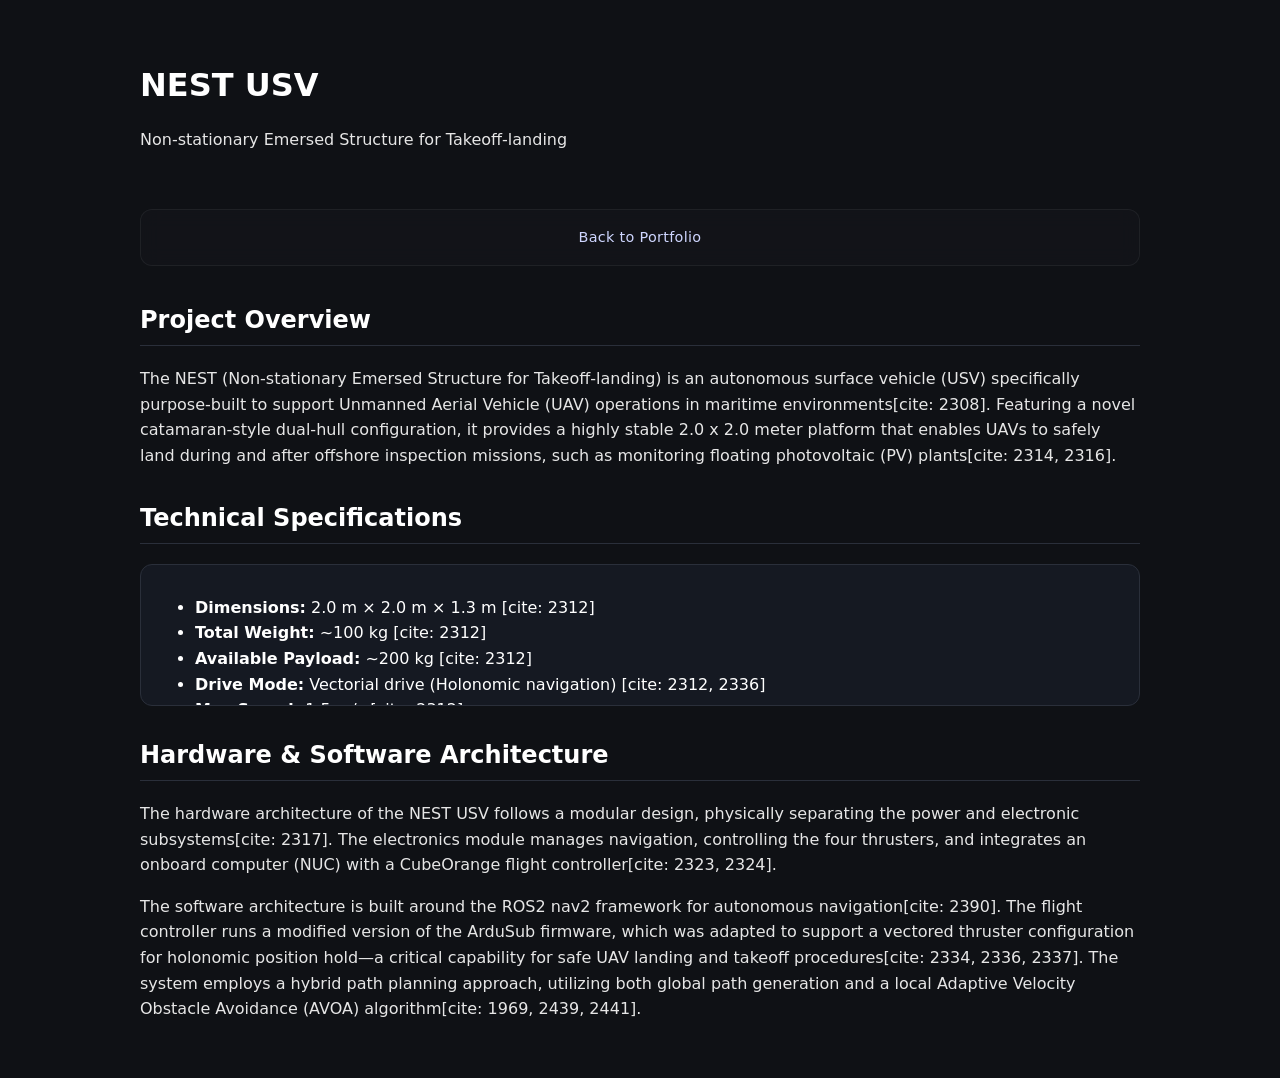
==== pages/nest_usv.html @ 83b7f1b3 "index layout deployment" ====
<!DOCTYPE html>
<html lang="en">
<head>
    <meta charset="UTF-8">
    <title>NEST USV | Tiago Claro</title>
    <link rel="stylesheet" href="../style.css">
</head>

<body>

<header class="header">
    <div class="info">
        <h1>NEST USV</h1>
        <p>Non-stationary Emersed Structure for Takeoff-landing</p>
    </div>
</header>

<nav class="nav">
    <a href="../index.html">Back to Portfolio</a>
</nav>

<section class="activity-block">
    <h2>Project Overview</h2>
    <p>The NEST (Non-stationary Emersed Structure for Takeoff-landing) is an autonomous surface vehicle (USV) specifically purpose-built to support Unmanned Aerial Vehicle (UAV) operations in maritime environments[cite: 2308]. Featuring a novel catamaran-style dual-hull configuration, it provides a highly stable 2.0 x 2.0 meter platform that enables UAVs to safely land during and after offshore inspection missions, such as monitoring floating photovoltaic (PV) plants[cite: 2314, 2316].</p>

    <h2>Technical Specifications</h2>
    <div class="card">
        <div class="text">
            <ul>
                <li><strong>Dimensions:</strong> 2.0 m × 2.0 m × 1.3 m [cite: 2312]</li>
                <li><strong>Total Weight:</strong> ~100 kg [cite: 2312]</li>
                <li><strong>Available Payload:</strong> ~200 kg [cite: 2312]</li>
                <li><strong>Drive Mode:</strong> Vectorial drive (Holonomic navigation) [cite: 2312, 2336]</li>
                <li><strong>Max Speed:</strong> 1.5 m/s [cite: 2312]</li>
                <li><strong>Power Supply:</strong> LiFePO4 25.6 V @ 200 Ah (Operation time: ~2 h) [cite: 2312]</li>
                <li><strong>On-board Sensors:</strong> GPS, IMU, Compass, 3D LiDAR, Visual and Thermal cameras [cite: 2312, 2330, 2331]</li>
            </ul>
        </div>
    </div>

    <h2>Hardware & Software Architecture</h2>
    <p>The hardware architecture of the NEST USV follows a modular design, physically separating the power and electronic subsystems[cite: 2317]. The electronics module manages navigation, controlling the four thrusters, and integrates an onboard computer (NUC) with a CubeOrange flight controller[cite: 2323, 2324].</p>
    
    <p>The software architecture is built around the ROS2 nav2 framework for autonomous navigation[cite: 2390]. The flight controller runs a modified version of the ArduSub firmware, which was adapted to support a vectored thruster configuration for holonomic position hold—a critical capability for safe UAV landing and takeoff procedures[cite: 2334, 2336, 2337]. The system employs a hybrid path planning approach, utilizing both global path generation and a local Adaptive Velocity Obstacle Avoidance (AVOA) algorithm[cite: 1969, 2439, 2441].</p>
</section>

</body>
</html>
---- style.css ----
html {
    scroll-behavior: smooth;
}

body {
    font-family: system-ui, -apple-system, Segoe UI, Roboto, Arial;
    margin: auto;
    max-width: 1000px;
    padding: 40px;
    line-height: 1.6;

    background: #0f1115;
    color: #e6e6e6;
}

.header {
    display: flex;
    align-items: center;
    justify-content: space-between;
    gap: 20px;

    padding: 20px 0;
    margin-bottom: 20px;
}

.photo img {
    width: 190px;
    height: 190px;
    border-radius: 50%;
    object-fit: cover;
}

.info h1 {
    margin: 0;
}

.contact {
    display: flex;
    flex-direction: column;
    gap: 6px;
    font-size: 0.9em;
}

.contact a {
    text-decoration: none;
    color: #cfd6ff;
    transition: 0.2s;
}

.contact a:hover {
    color: #ffffff;
}

h1, h2, h3 {
    color: #ffffff;
}

a {
    color: #7aa2ff;
    text-decoration: none;
}

a:hover {
    text-decoration: underline;
}

.activity-block h2 {
    border-bottom: 1px solid #2a2f3a;
    padding-bottom: 6px;
    margin-top: 30px;
}

.card {
    display: flex;
    position: relative;
    height: 140px;
    margin-top: 12px;
    border-radius: 12px;
    overflow: hidden;
    text-decoration: none;
    border: 1px solid #2a2f3a;
    background: #151922;
    color: white;
    transition: 0.2s ease;
}

/* LEFT SIDE (TEXT) */
.text {
    flex: 1;
    padding: 14px;
    z-index: 2;
}

/* RIGHT SIDE (IMAGE) */
.image {
    width: 45%;
    background-size: cover;
    background-position: center;

    /* fade into left side */
    -webkit-mask-image: linear-gradient(to left, rgba(0,0,0,1), rgba(0,0,0,0));
    mask-image: linear-gradient(to left, rgba(0,0,0,1), rgba(0,0,0,0));
}

/* hover effect */
.card:hover {
    transform: translateY(-3px);
    border-color: #7aa2ff;
}

footer {
    margin-top: 50px;
    opacity: 0.7;
}

.nav {
    display: flex;
    justify-content: center;
    gap: 25px;

    position: sticky;
    top: 10px;

    z-index: 1000;

    padding: 10px 0;
    margin-bottom: 35px;

    background: rgba(20, 22, 28, 0.6);
    backdrop-filter: blur(10px);

    border-radius: 12px;

    border: 1px solid rgba(255, 255, 255, 0.06);
}

.nav a {
    color: #cfd6ff;
    text-decoration: none;
    font-size: 0.9em;
    letter-spacing: 0.3px;

    padding: 6px 10px;
    border-radius: 8px;

    transition: 0.2s ease;
}

.nav a:hover {
    background: rgba(122, 162, 255, 0.15);
    color: #ffffff;
}
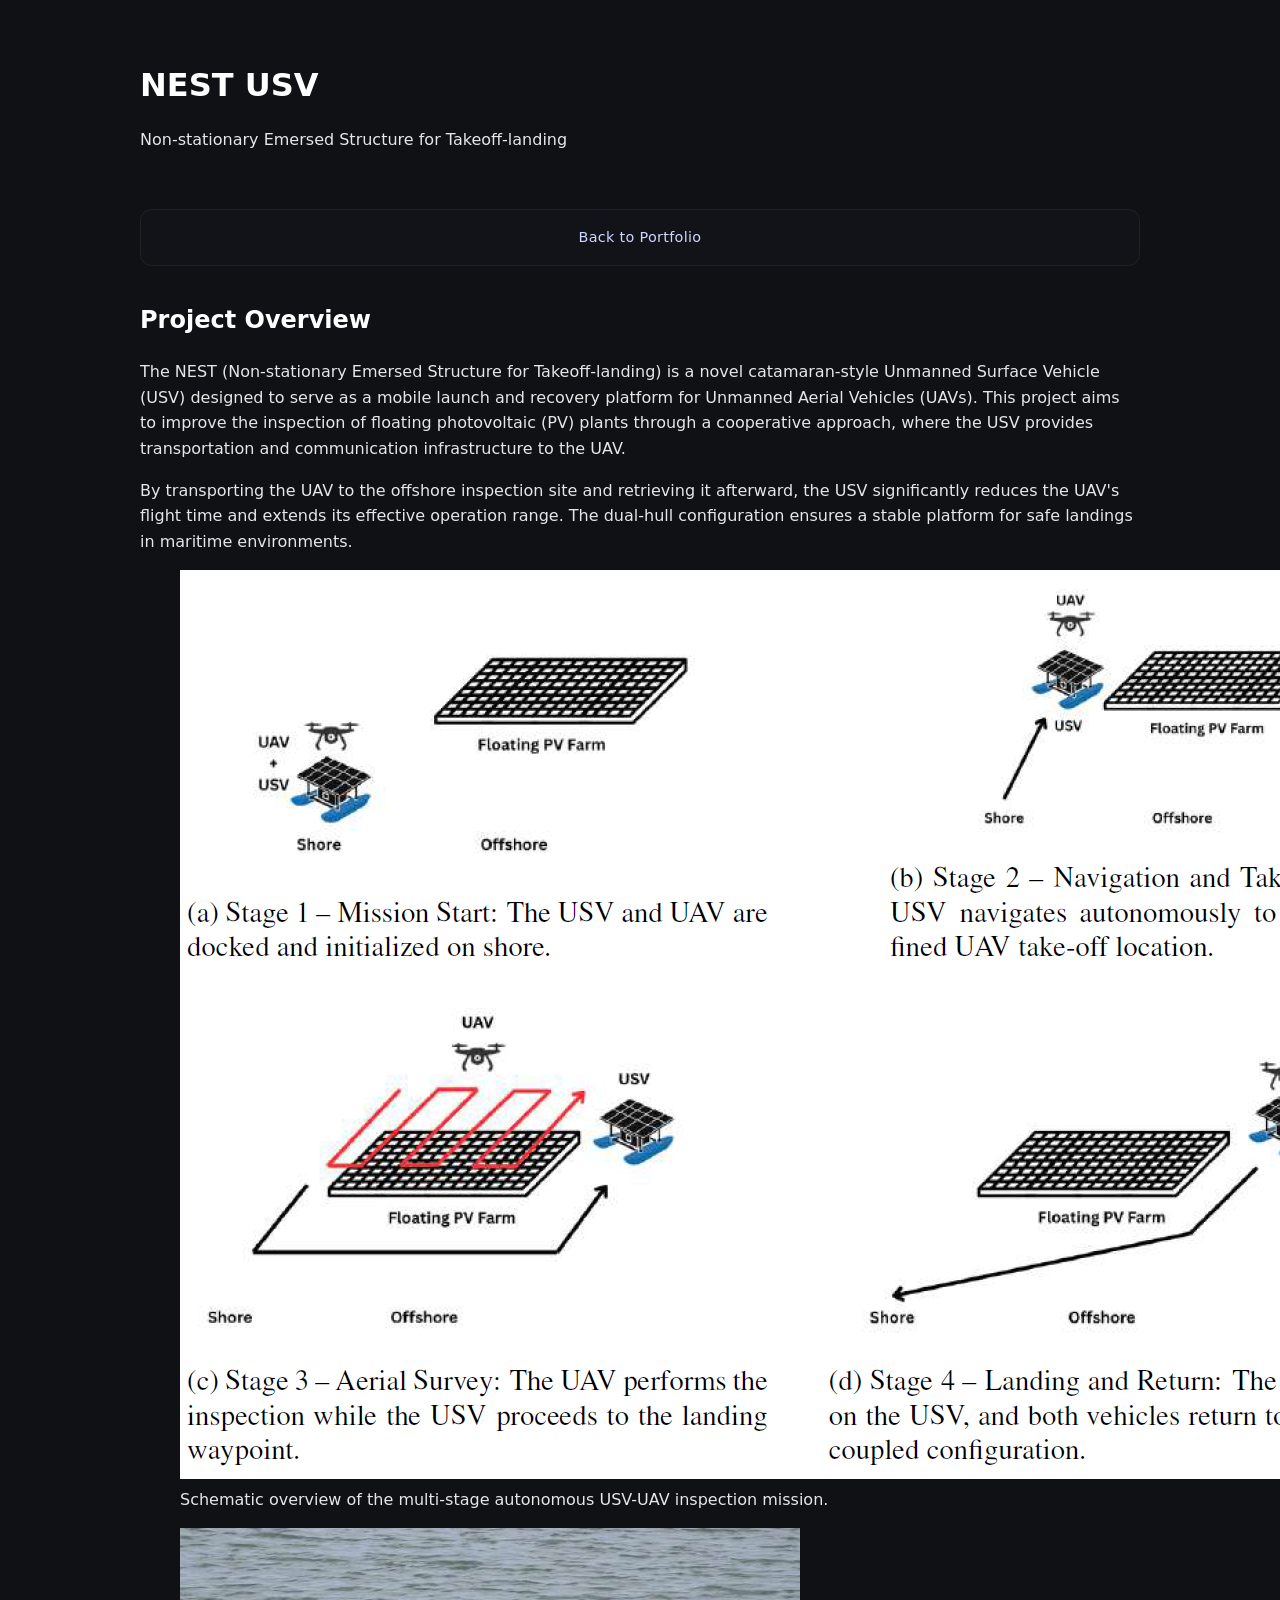
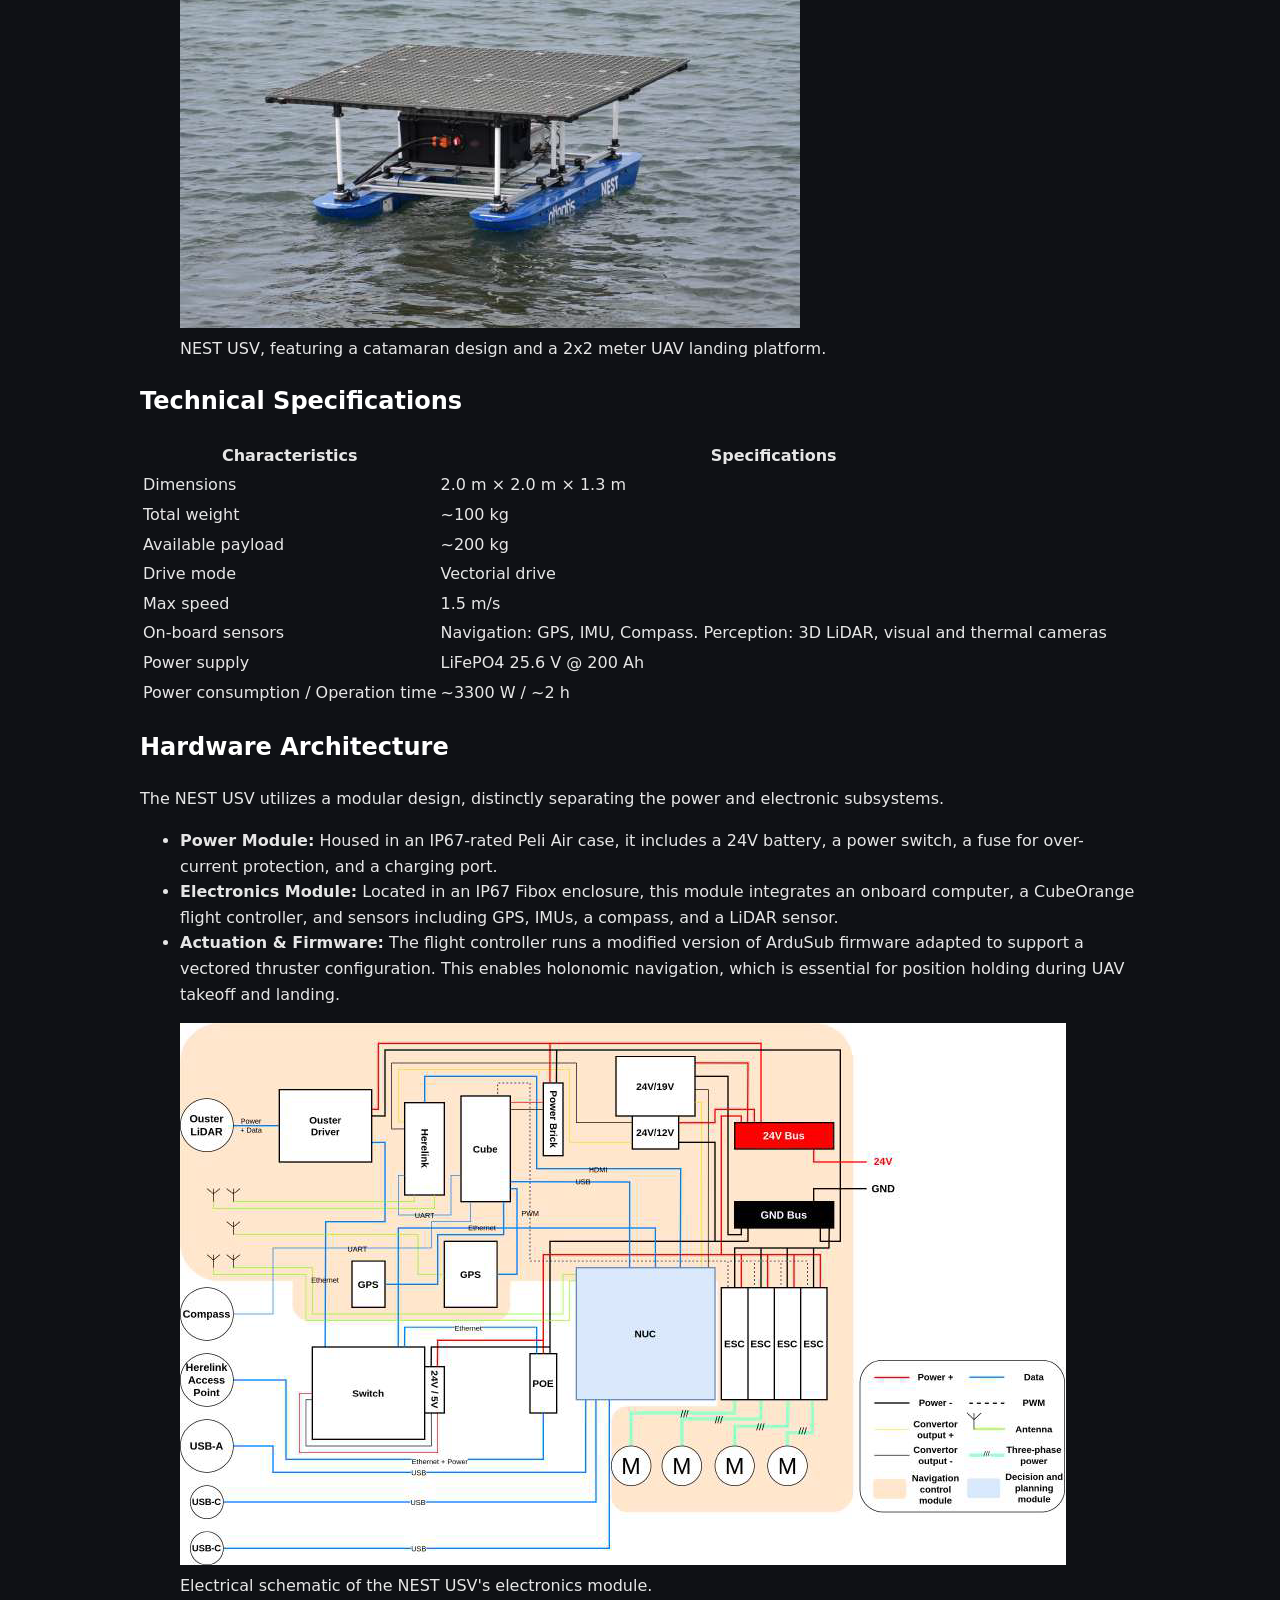
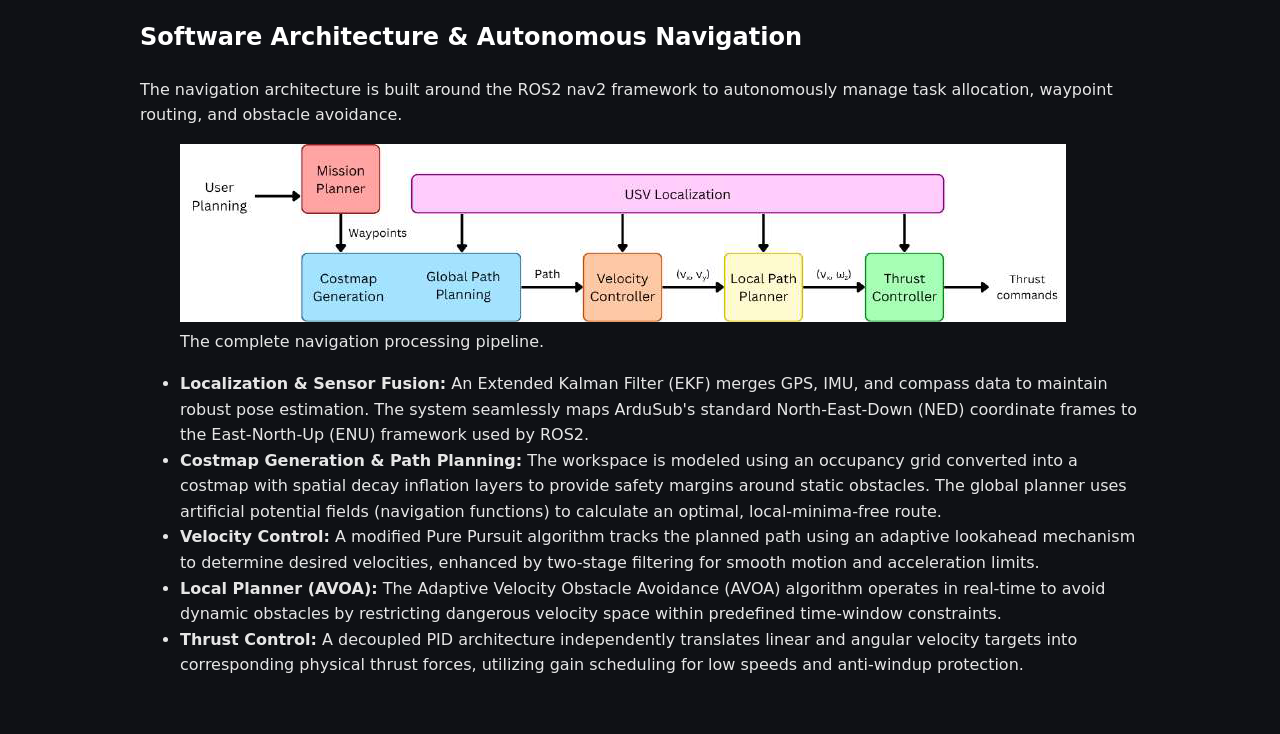
==== commit 392c6f3a: "nest and usv-uav pages" ====
--- a/pages/nest_usv.html
+++ b/pages/nest_usv.html
@@ -19,30 +19,102 @@
     <a href="../index.html">Back to Portfolio</a>
 </nav>
 
-<section class="activity-block">
-    <h2>Project Overview</h2>
-    <p>The NEST (Non-stationary Emersed Structure for Takeoff-landing) is an autonomous surface vehicle (USV) specifically purpose-built to support Unmanned Aerial Vehicle (UAV) operations in maritime environments[cite: 2308]. Featuring a novel catamaran-style dual-hull configuration, it provides a highly stable 2.0 x 2.0 meter platform that enables UAVs to safely land during and after offshore inspection missions, such as monitoring floating photovoltaic (PV) plants[cite: 2314, 2316].</p>
+<main class="container">
+    <section id="overview">
+        <h2>Project Overview</h2>
+        <p>The NEST (Non-stationary Emersed Structure for Takeoff-landing) is a novel catamaran-style Unmanned Surface Vehicle (USV) designed to serve as a mobile launch and recovery platform for Unmanned Aerial Vehicles (UAVs). This project aims to improve the inspection of floating photovoltaic (PV) plants through a cooperative approach, where the USV provides transportation and communication infrastructure to the UAV.</p>
+        <p>By transporting the UAV to the offshore inspection site and retrieving it afterward, the USV significantly reduces the UAV's flight time and extends its effective operation range. The dual-hull configuration ensures a stable platform for safe landings in maritime environments.</p>
+        
+        <figure>
+            <img src="../assets/images/schematic_mission.png" alt="Schematic overview of the multi-stage autonomous inspection mission">
+            <figcaption>Schematic overview of the multi-stage autonomous USV-UAV inspection mission.</figcaption>
+        </figure>
+        
+        <figure>
+            <img src="../assets/images/nest_usv.png" alt="NEST USV Catamaran Design">
+            <figcaption>NEST USV, featuring a catamaran design and a 2x2 meter UAV landing platform.</figcaption>
+        </figure>
+    </section>
 
-    <h2>Technical Specifications</h2>
-    <div class="card">
-        <div class="text">
-            <ul>
-                <li><strong>Dimensions:</strong> 2.0 m × 2.0 m × 1.3 m [cite: 2312]</li>
-                <li><strong>Total Weight:</strong> ~100 kg [cite: 2312]</li>
-                <li><strong>Available Payload:</strong> ~200 kg [cite: 2312]</li>
-                <li><strong>Drive Mode:</strong> Vectorial drive (Holonomic navigation) [cite: 2312, 2336]</li>
-                <li><strong>Max Speed:</strong> 1.5 m/s [cite: 2312]</li>
-                <li><strong>Power Supply:</strong> LiFePO4 25.6 V @ 200 Ah (Operation time: ~2 h) [cite: 2312]</li>
-                <li><strong>On-board Sensors:</strong> GPS, IMU, Compass, 3D LiDAR, Visual and Thermal cameras [cite: 2312, 2330, 2331]</li>
-            </ul>
-        </div>
-    </div>
+    <section id="specifications">
+        <h2>Technical Specifications</h2>
+        <table>
+            <thead>
+                <tr>
+                    <th>Characteristics</th>
+                    <th>Specifications</th>
+                </tr>
+            </thead>
+            <tbody>
+                <tr>
+                    <td>Dimensions</td>
+                    <td>2.0 m × 2.0 m × 1.3 m</td>
+                </tr>
+                <tr>
+                    <td>Total weight</td>
+                    <td>~100 kg</td>
+                </tr>
+                <tr>
+                    <td>Available payload</td>
+                    <td>~200 kg</td>
+                </tr>
+                <tr>
+                    <td>Drive mode</td>
+                    <td>Vectorial drive</td>
+                </tr>
+                <tr>
+                    <td>Max speed</td>
+                    <td>1.5 m/s</td>
+                </tr>
+                <tr>
+                    <td>On-board sensors</td>
+                    <td>Navigation: GPS, IMU, Compass. Perception: 3D LiDAR, visual and thermal cameras</td>
+                </tr>
+                <tr>
+                    <td>Power supply</td>
+                    <td>LiFePO4 25.6 V @ 200 Ah</td>
+                </tr>
+                <tr>
+                    <td>Power consumption / Operation time</td>
+                    <td>~3300 W / ~2 h</td>
+                </tr>
+            </tbody>
+        </table>
+    </section>
 
-    <h2>Hardware & Software Architecture</h2>
-    <p>The hardware architecture of the NEST USV follows a modular design, physically separating the power and electronic subsystems[cite: 2317]. The electronics module manages navigation, controlling the four thrusters, and integrates an onboard computer (NUC) with a CubeOrange flight controller[cite: 2323, 2324].</p>
-    
-    <p>The software architecture is built around the ROS2 nav2 framework for autonomous navigation[cite: 2390]. The flight controller runs a modified version of the ArduSub firmware, which was adapted to support a vectored thruster configuration for holonomic position hold—a critical capability for safe UAV landing and takeoff procedures[cite: 2334, 2336, 2337]. The system employs a hybrid path planning approach, utilizing both global path generation and a local Adaptive Velocity Obstacle Avoidance (AVOA) algorithm[cite: 1969, 2439, 2441].</p>
-</section>
+    <section id="hardware-architecture">
+        <h2>Hardware Architecture</h2>
+        <p>The NEST USV utilizes a modular design, distinctly separating the power and electronic subsystems.</p>
+        <ul>
+            <li><strong>Power Module:</strong> Housed in an IP67-rated Peli Air case, it includes a 24V battery, a power switch, a fuse for over-current protection, and a charging port.</li>
+            <li><strong>Electronics Module:</strong> Located in an IP67 Fibox enclosure, this module integrates an onboard computer, a CubeOrange flight controller, and sensors including GPS, IMUs, a compass, and a LiDAR sensor.</li>
+            <li><strong>Actuation & Firmware:</strong> The flight controller runs a modified version of ArduSub firmware adapted to support a vectored thruster configuration. This enables holonomic navigation, which is essential for position holding during UAV takeoff and landing.</li>
+        </ul>
+        
+        <figure>
+            <img src="../assets/images/electronics.png" alt="Electrical schematic of the electronics module">
+            <figcaption>Electrical schematic of the NEST USV's electronics module.</figcaption>
+        </figure>
+    </section>
+
+    <section id="software-navigation">
+        <h2>Software Architecture & Autonomous Navigation</h2>
+        <p>The navigation architecture is built around the ROS2 nav2 framework to autonomously manage task allocation, waypoint routing, and obstacle avoidance.</p>
+        
+        <figure>
+            <img src="../assets/images/nav_pipe.png" alt="Navigation pipeline">
+            <figcaption>The complete navigation processing pipeline.</figcaption>
+        </figure>
+
+        <ul>
+            <li><strong>Localization & Sensor Fusion:</strong> An Extended Kalman Filter (EKF) merges GPS, IMU, and compass data to maintain robust pose estimation. The system seamlessly maps ArduSub's standard North-East-Down (NED) coordinate frames to the East-North-Up (ENU) framework used by ROS2.</li>
+            <li><strong>Costmap Generation & Path Planning:</strong> The workspace is modeled using an occupancy grid converted into a costmap with spatial decay inflation layers to provide safety margins around static obstacles. The global planner uses artificial potential fields (navigation functions) to calculate an optimal, local-minima-free route.</li>
+            <li><strong>Velocity Control:</strong> A modified Pure Pursuit algorithm tracks the planned path using an adaptive lookahead mechanism to determine desired velocities, enhanced by two-stage filtering for smooth motion and acceleration limits.</li>
+            <li><strong>Local Planner (AVOA):</strong> The Adaptive Velocity Obstacle Avoidance (AVOA) algorithm operates in real-time to avoid dynamic obstacles by restricting dangerous velocity space within predefined time-window constraints.</li>
+            <li><strong>Thrust Control:</strong> A decoupled PID architecture independently translates linear and angular velocity targets into corresponding physical thrust forces, utilizing gain scheduling for low speeds and anti-windup protection.</li>
+        </ul>
+    </section>
+</main>
 
 </body>
 </html>
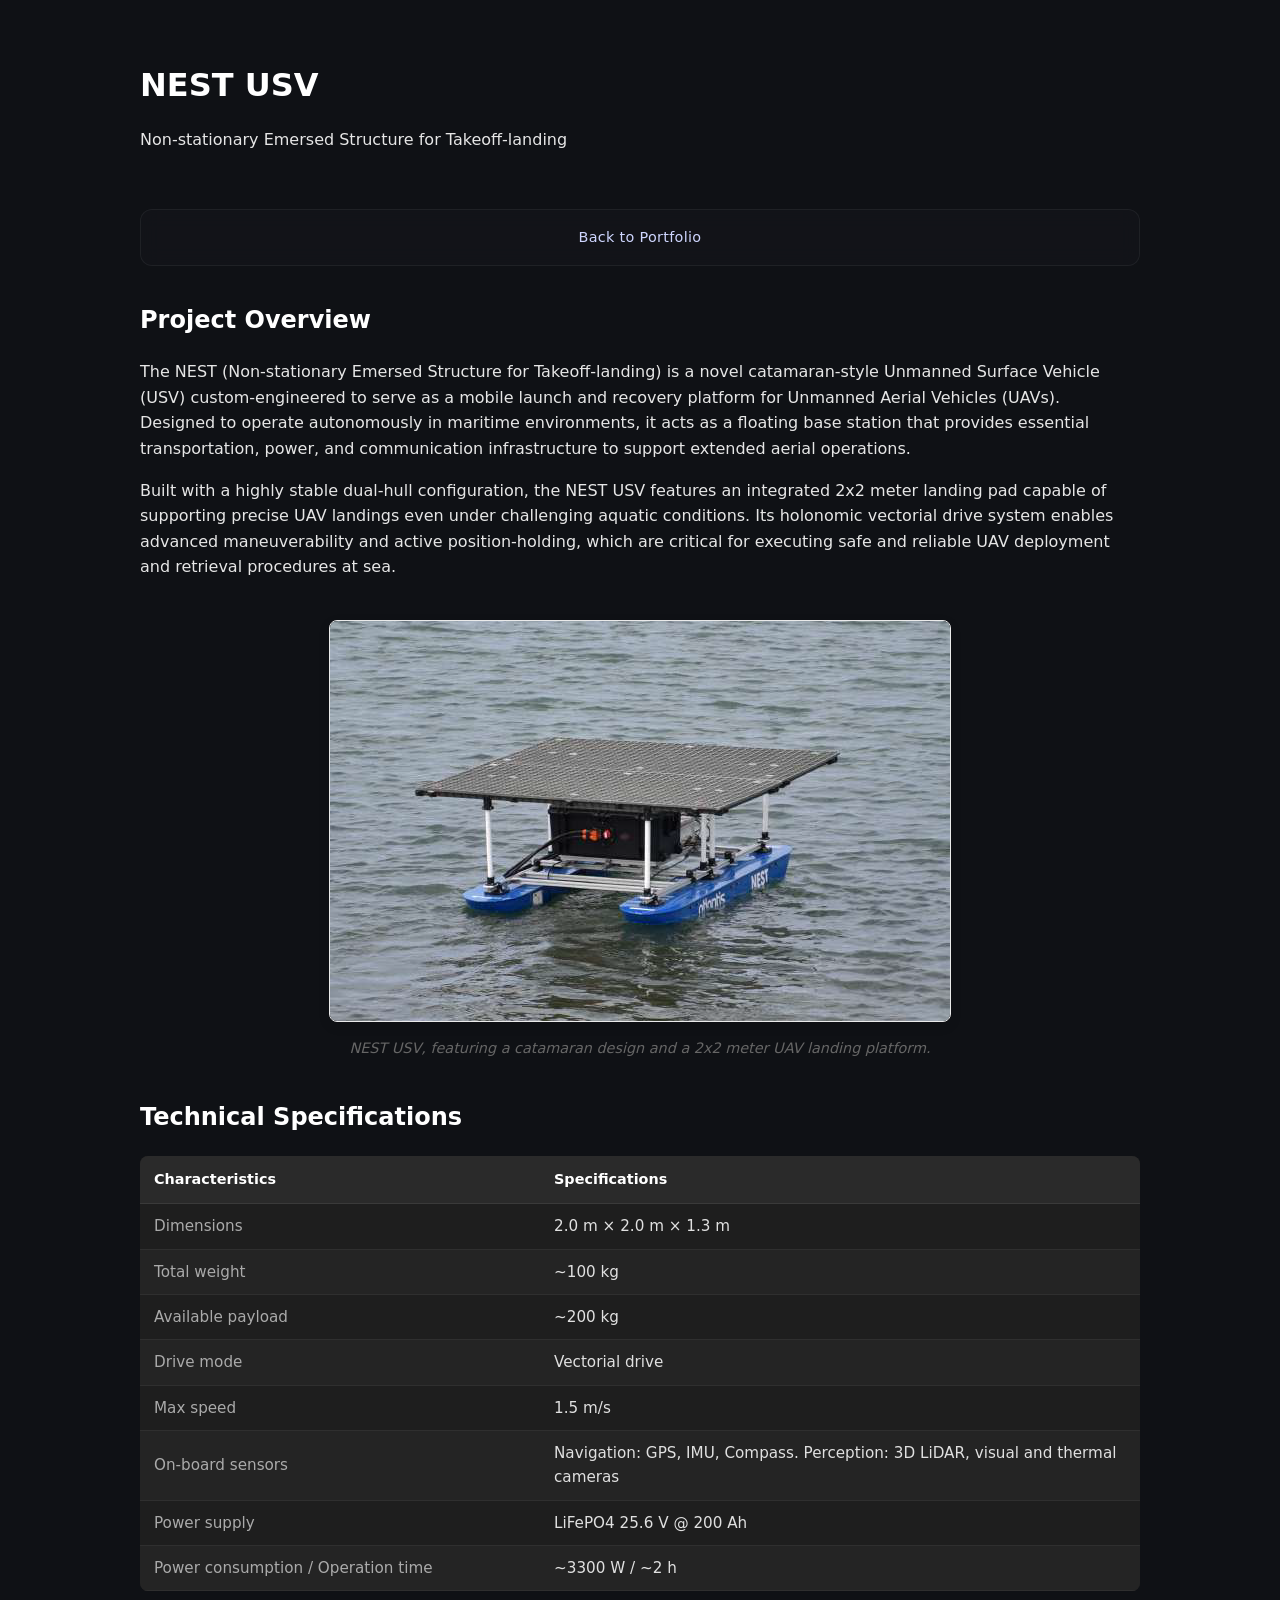
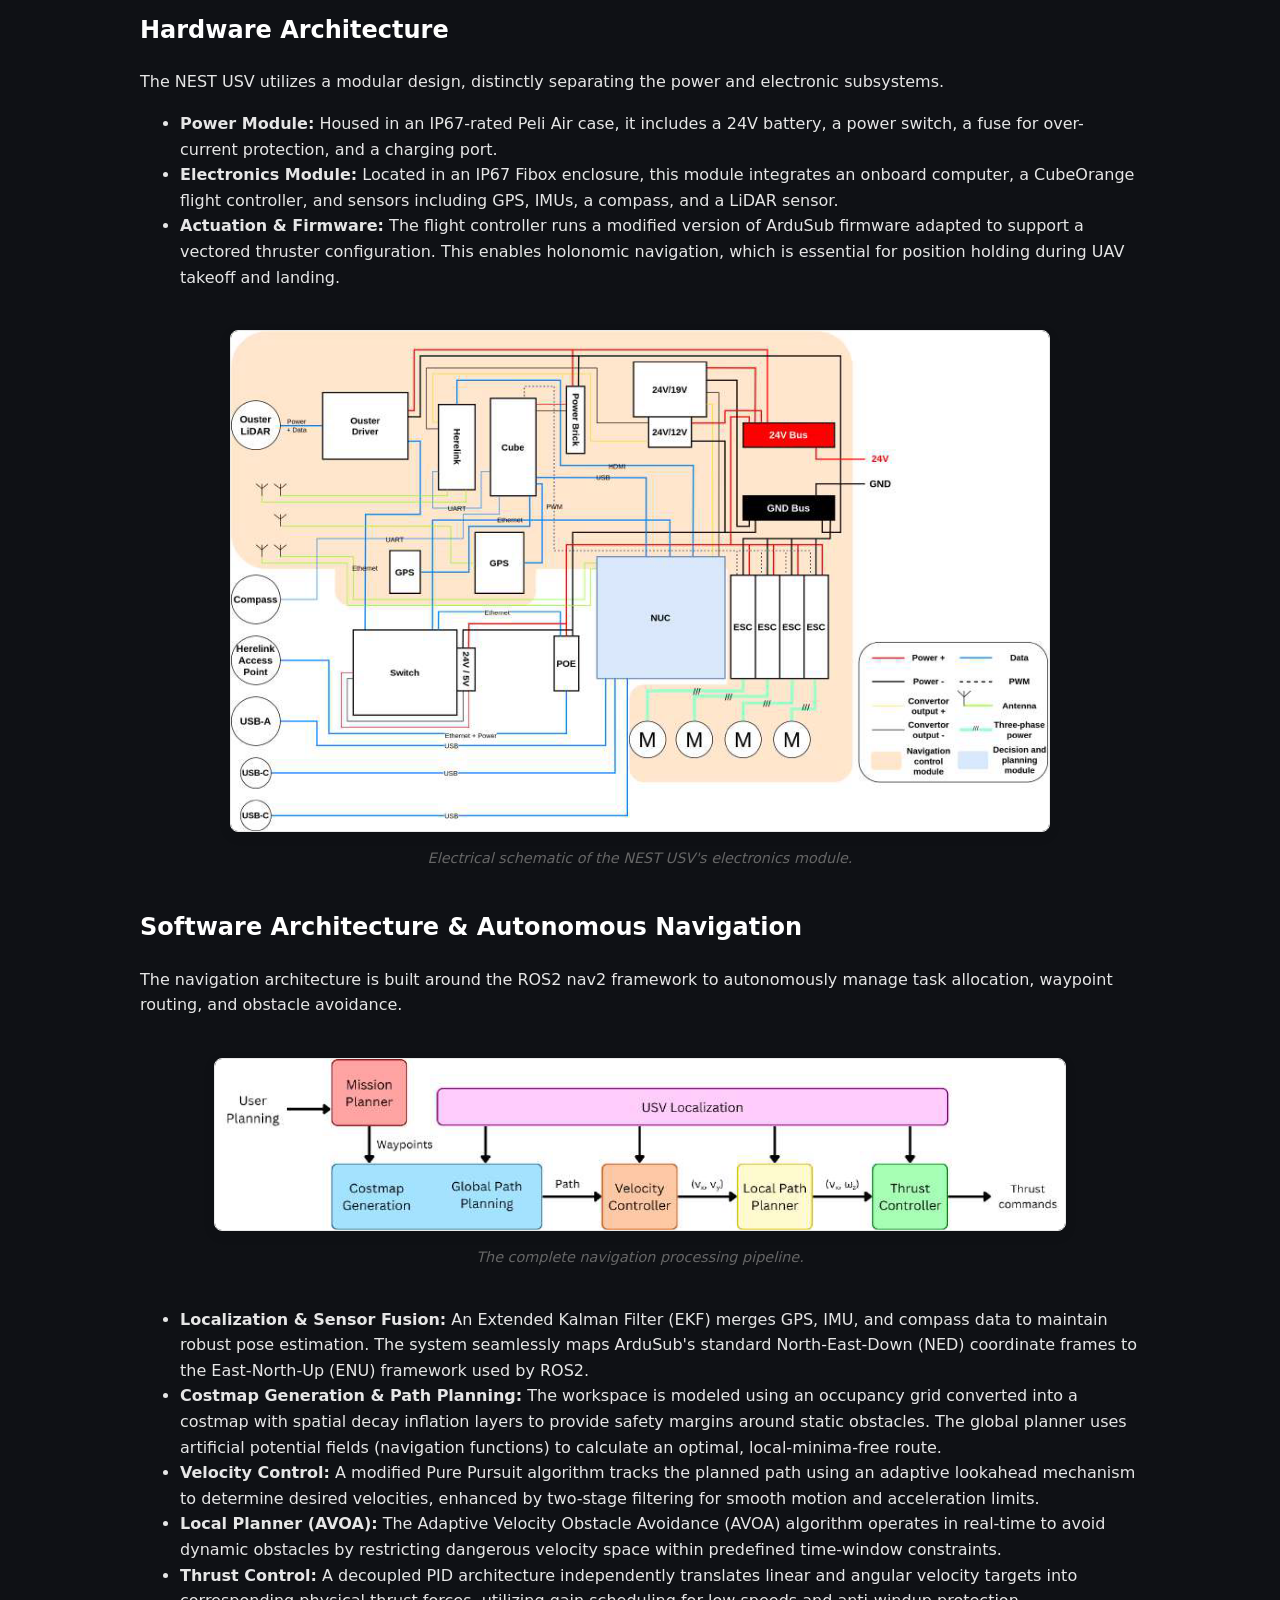
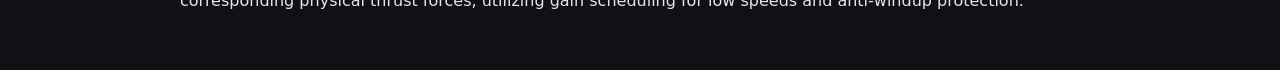
==== commit fdf979b5: "images fixed and academic path added" ====
--- a/pages/nest_usv.html
+++ b/pages/nest_usv.html
@@ -22,13 +22,8 @@
 <main class="container">
     <section id="overview">
         <h2>Project Overview</h2>
-        <p>The NEST (Non-stationary Emersed Structure for Takeoff-landing) is a novel catamaran-style Unmanned Surface Vehicle (USV) designed to serve as a mobile launch and recovery platform for Unmanned Aerial Vehicles (UAVs). This project aims to improve the inspection of floating photovoltaic (PV) plants through a cooperative approach, where the USV provides transportation and communication infrastructure to the UAV.</p>
-        <p>By transporting the UAV to the offshore inspection site and retrieving it afterward, the USV significantly reduces the UAV's flight time and extends its effective operation range. The dual-hull configuration ensures a stable platform for safe landings in maritime environments.</p>
-        
-        <figure>
-            <img src="../assets/images/schematic_mission.png" alt="Schematic overview of the multi-stage autonomous inspection mission">
-            <figcaption>Schematic overview of the multi-stage autonomous USV-UAV inspection mission.</figcaption>
-        </figure>
+        <p>The NEST (Non-stationary Emersed Structure for Takeoff-landing) is a novel catamaran-style Unmanned Surface Vehicle (USV) custom-engineered to serve as a mobile launch and recovery platform for Unmanned Aerial Vehicles (UAVs). Designed to operate autonomously in maritime environments, it acts as a floating base station that provides essential transportation, power, and communication infrastructure to support extended aerial operations.</p>
+        <p>Built with a highly stable dual-hull configuration, the NEST USV features an integrated 2x2 meter landing pad capable of supporting precise UAV landings even under challenging aquatic conditions. Its holonomic vectorial drive system enables advanced maneuverability and active position-holding, which are critical for executing safe and reliable UAV deployment and retrieval procedures at sea.</p>
         
         <figure>
             <img src="../assets/images/nest_usv.png" alt="NEST USV Catamaran Design">
@@ -114,6 +109,30 @@
             <li><strong>Thrust Control:</strong> A decoupled PID architecture independently translates linear and angular velocity targets into corresponding physical thrust forces, utilizing gain scheduling for low speeds and anti-windup protection.</li>
         </ul>
     </section>
+
+    <!-- <section id="results">
+        <h2>Experimental Results & Field Testing</h2>
+        <p>To rigorously validate the NEST platform prior to real-world deployment, a series of physics-based simulations were conducted, followed by near-real field tests at the ATLANTIS Test Center in Viana do Castelo[cite: 750, 957].</p>
+        
+        <h3>Simulation & Kinematic Validation</h3>
+        <p>The initial validation utilized the Gazebo simulator, enhanced with an ocean plugin to accurately model buoyancy and physical maritime interactions[cite: 751]. A Software-In-The-Loop (SITL) approach was employed, allowing virtual sensor data to be processed directly by the ArduSub autopilot firmware[cite: 762]. This ensured the hardware-software interface was realistically simulated without simplified abstractions[cite: 763]. During autonomous waypoint navigation tests with an empty costmap to a goal at (20, 60) meters, the NEST traveled 63.2 meters in approximately 60 seconds[cite: 774, 776, 805]. This resulted in an average linear velocity of 1.05 m/s, demonstrating smooth trajectory tracking and consistent performance under ideal conditions[cite: 805].</p>
+
+        <h3>Real-World Navigation & Environmental Compensation</h3>
+        <p>Physical field tests were executed to assess the mechanical integrity, kinematic configuration, and low-level thruster control[cite: 958]. During a real-world waypoint navigation test, the NEST covered a distance of approximately 40 meters in 49 seconds[cite: 966]. This yielded an average velocity of 0.82 m/s[cite: 966]. The suboptimal speed, compared to the simulation, demonstrated the low-level controller's active compensation for external environmental factors such as water currents and wind while successfully maintaining the planned trajectory[cite: 966].</p>
+
+        <figure>
+            <img src="images/figure4_19_field_navigation.jpg" alt="Side-by-side comparison of RViz simulation and real-world drone footage of the NEST USV navigating">
+            <figcaption>Waypoint navigation progression: comparison between RViz simulation planning and real-world field execution[cite: 981].</figcaption>
+        </figure>
+
+        <h3>Position-Hold Performance</h3>
+        <p>The system's viability relies heavily on the USV's ability to provide a stable platform for UAV takeoff and landing[cite: 1071]. During the full mission execution pipeline, the NEST automatically entered its holonomic position hold mode upon reaching designated waypoints[cite: 990]. Post-analysis of the GPS telemetry data revealed that the latitude and longitude positional drift was exceptionally low, constrained to approximately 40 centimeters[cite: 995, 999]. This sub-meter precision confirms the vehicle's capability to safely support precise aerial operations at sea[cite: 999].</p>
+
+        <figure>
+            <img src="images/figure4_22_gps_trajectory.jpg" alt="Heatmap graph showing the GPS trajectory of the NEST USV">
+            <figcaption>Evolution of the NEST position over time in GPS coordinates, demonstrating stable pathing and sub-meter precision during position-hold operations[cite: 1037].</figcaption>
+        </figure>
+    </section> -->
 </main>
 
 </body>
--- a/style.css
+++ b/style.css
@@ -149,4 +149,100 @@
 .nav a:hover {
     background: rgba(122, 162, 255, 0.15);
     color: #ffffff;
+}
+
+/* --- Image and Figure Styling --- */
+
+figure {
+    /* Centers the figure in the column and adds breathing room */
+    margin: 2.5rem auto; 
+    display: flex;
+    flex-direction: column;
+    align-items: center;
+    text-align: center;
+    /* Prevents the figure from getting too wide on large screens */
+    max-width: 85%; 
+}
+
+figure img {
+    /* Ensures images never overflow their container */
+    max-width: 100%;
+    /* You can cap the maximum height to prevent vertical images from taking over the screen */
+    max-height: 500px; 
+    height: auto;
+    /* Keeps the image aspect ratio intact without stretching */
+    object-fit: contain; 
+    
+    /* Professional styling touches */
+    border-radius: 8px; /* Soft, modern corners */
+    box-shadow: 0 4px 12px rgba(0, 0, 0, 0.1); /* Subtle depth */
+    border: 1px solid #eaeaea; /* Light border to frame the image */
+}
+
+figcaption {
+    margin-top: 1rem;
+    font-size: 0.9rem;
+    color: #666;
+    font-style: italic;
+    line-height: 1.4;
+    max-width: 80%; /* Keeps the caption readable and neat under the image */
+}
+
+.cta {
+    color: #4ea1ff;
+    font-weight: 600;
+}
+
+table {
+    width: 100%;
+    border-collapse: collapse;
+    margin-top: 1rem;
+    font-size: 0.95rem;
+    color: #ddd;
+    background: #1e1e1e;
+    border-radius: 8px;
+    overflow: hidden;
+}
+
+/* Header */
+thead {
+    background: #2a2a2a;
+}
+
+thead th {
+    text-align: left;
+    padding: 12px 14px;
+    font-weight: 600;
+    color: #ffffff;
+    border-bottom: 1px solid #3a3a3a;
+    font-size: 0.9rem;
+}
+
+/* Body */
+tbody td {
+    padding: 10px 14px;
+    border-bottom: 1px solid #2f2f2f;
+}
+
+/* Alternate rows */
+tbody tr:nth-child(even) {
+    background: #242424;
+}
+
+/* Hover effect */
+tbody tr:hover {
+    background: #2f2f2f;
+    transition: 0.2s;
+}
+
+/* First column emphasis */
+tbody td:first-child {
+    font-weight: 500;
+    color: #aaa;
+    width: 40%;
+}
+
+/* Second column */
+tbody td:last-child {
+    color: #e0e0e0;
 }
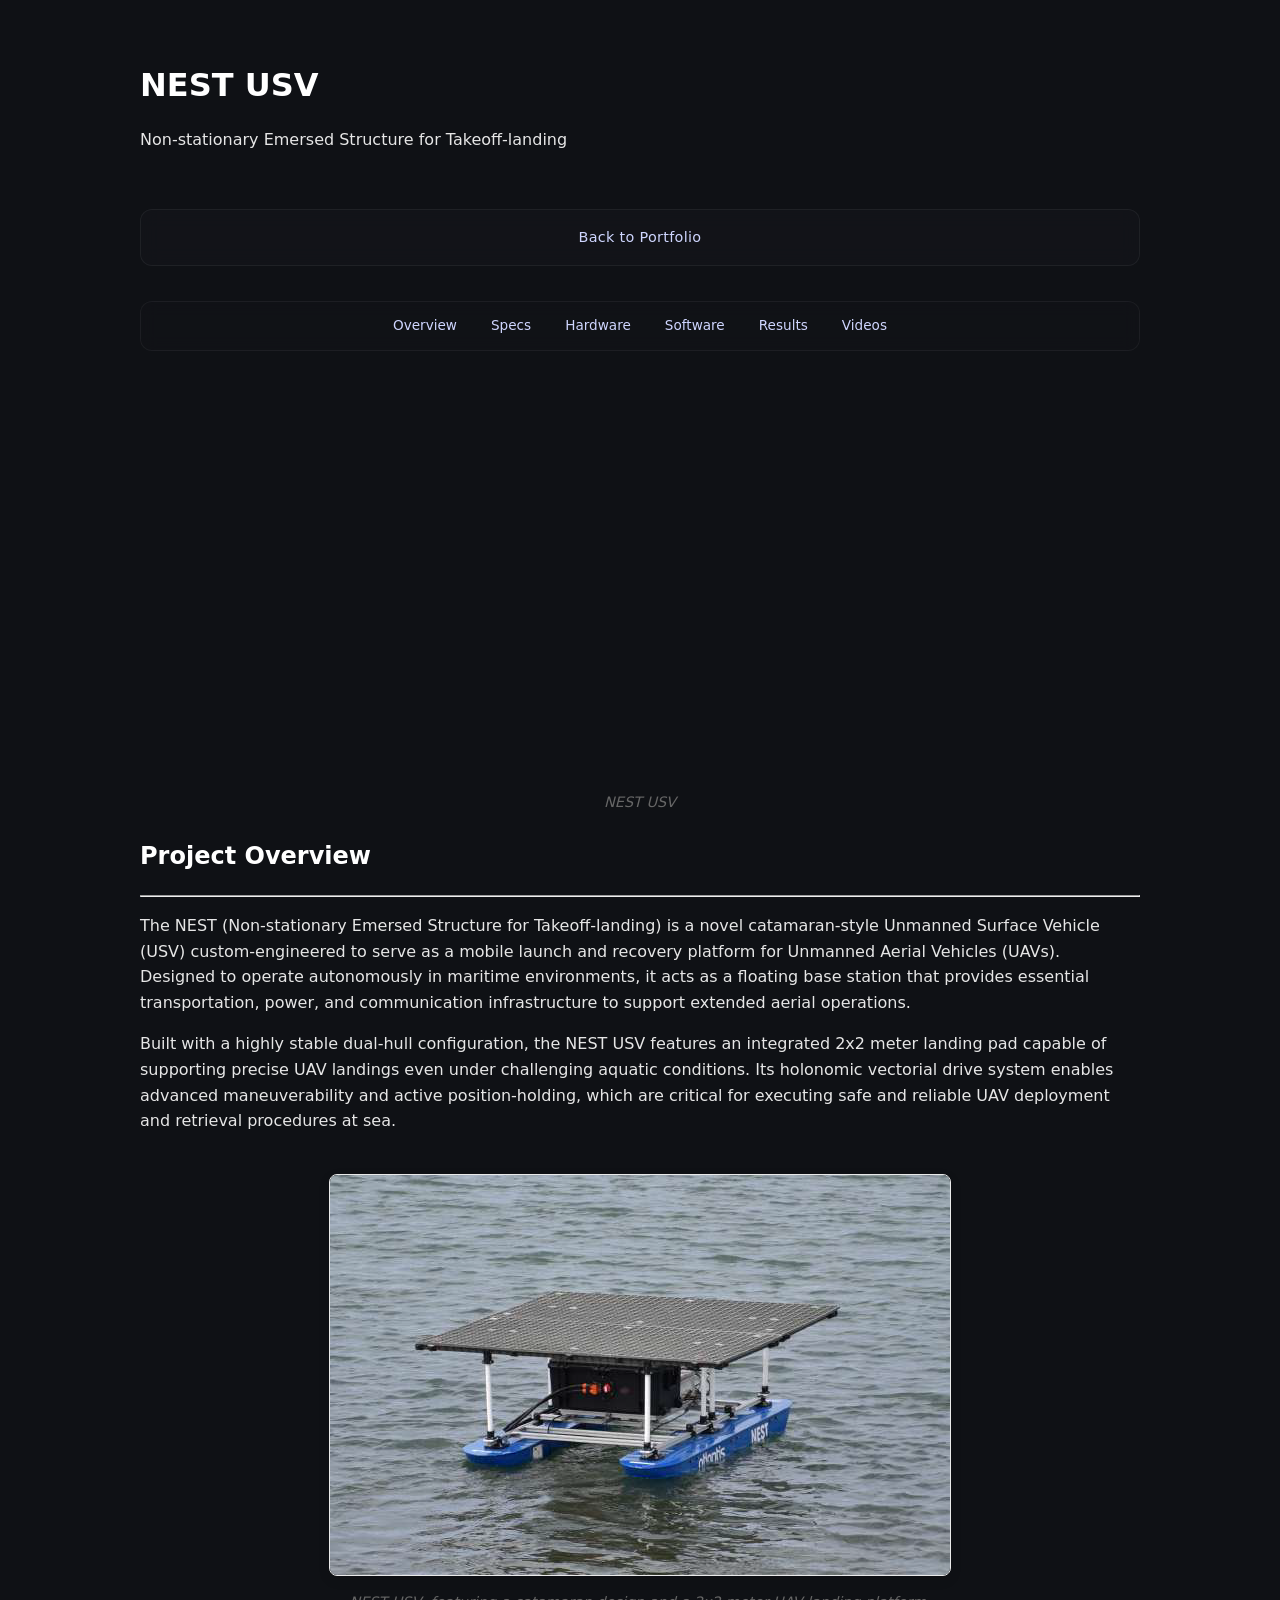
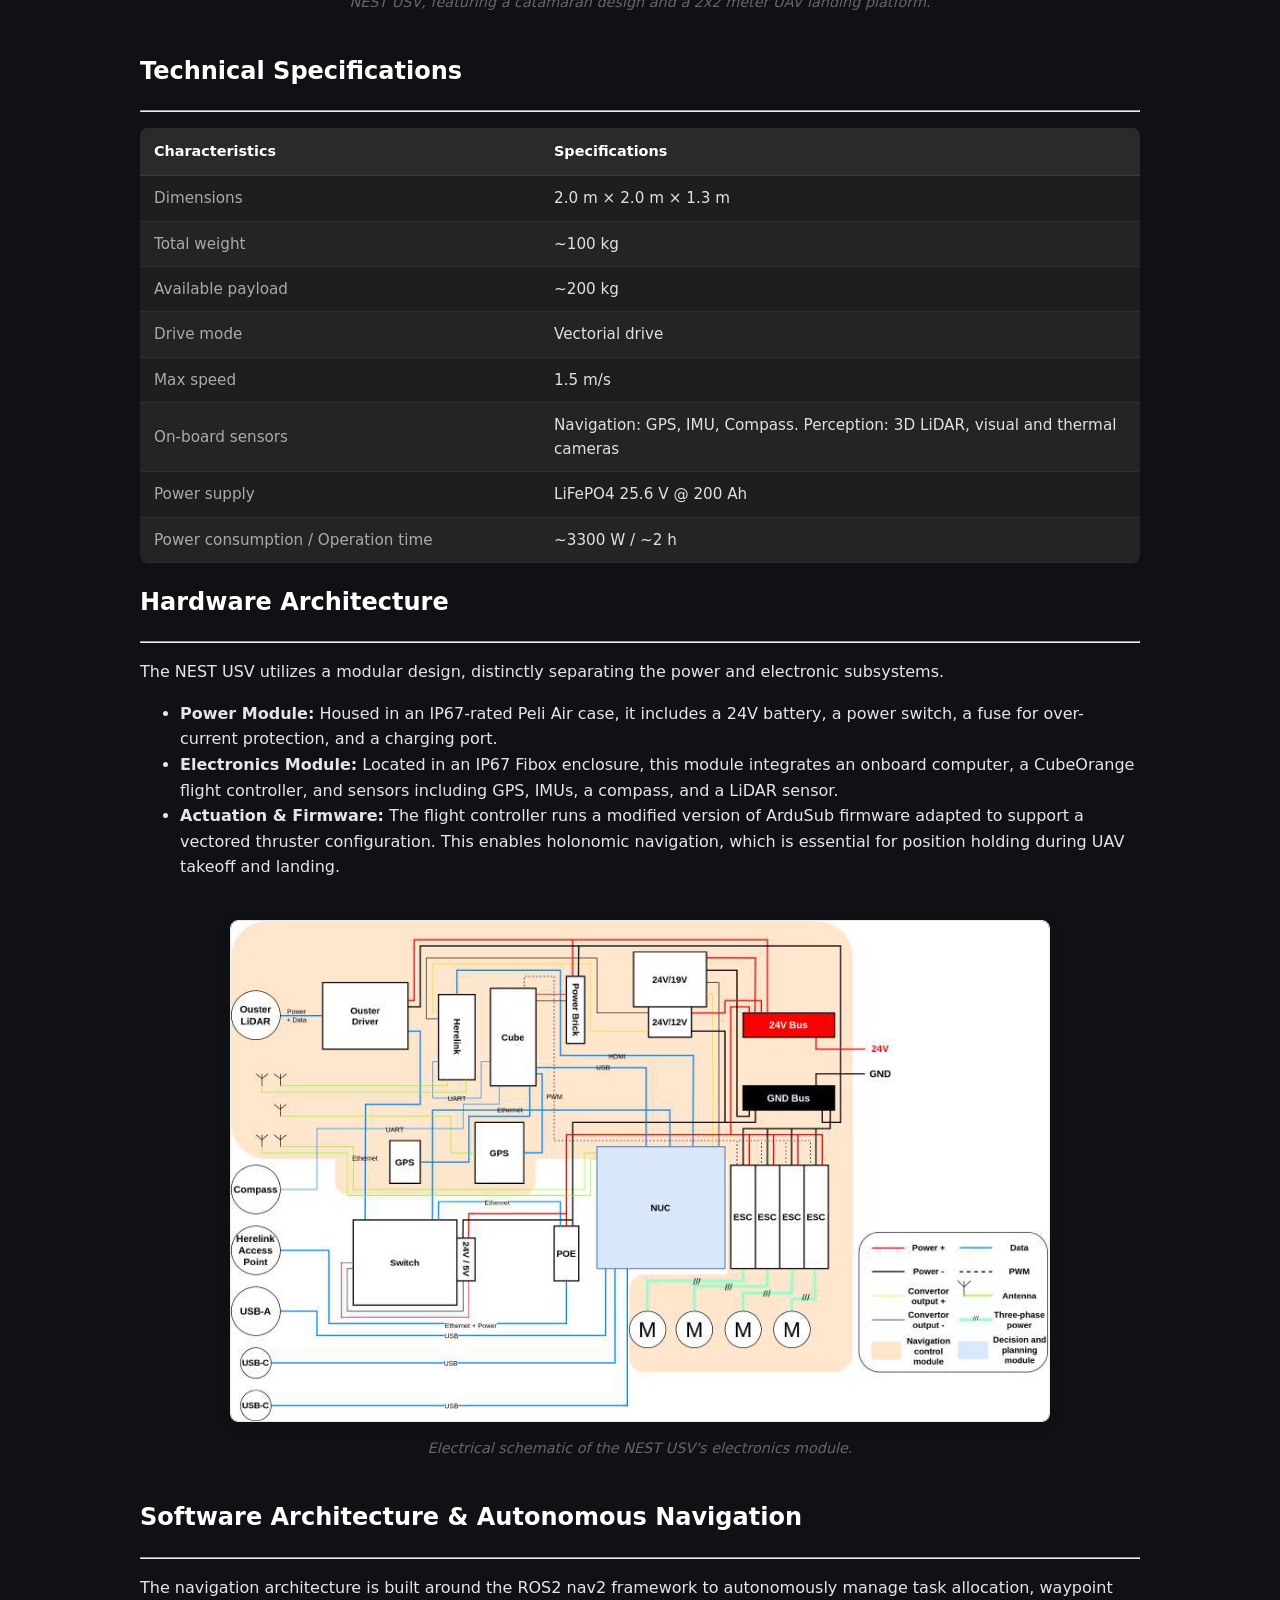
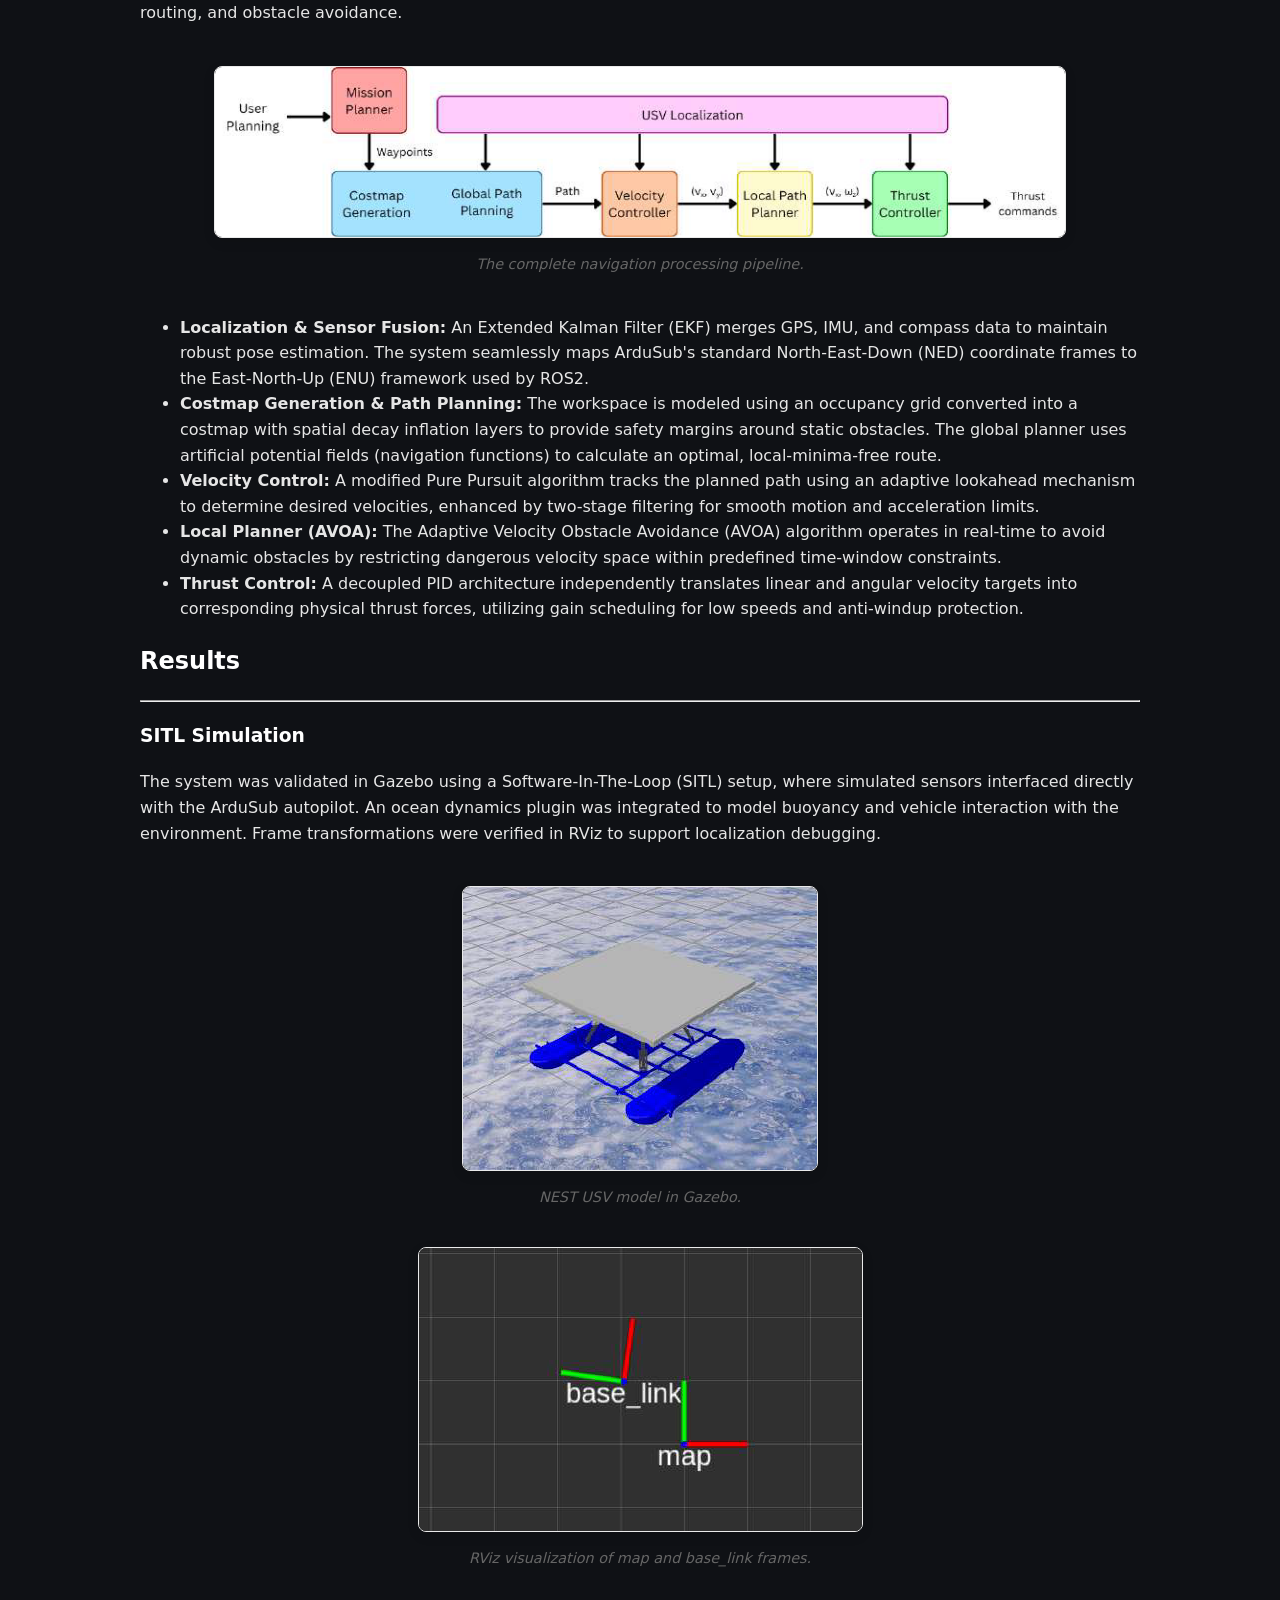
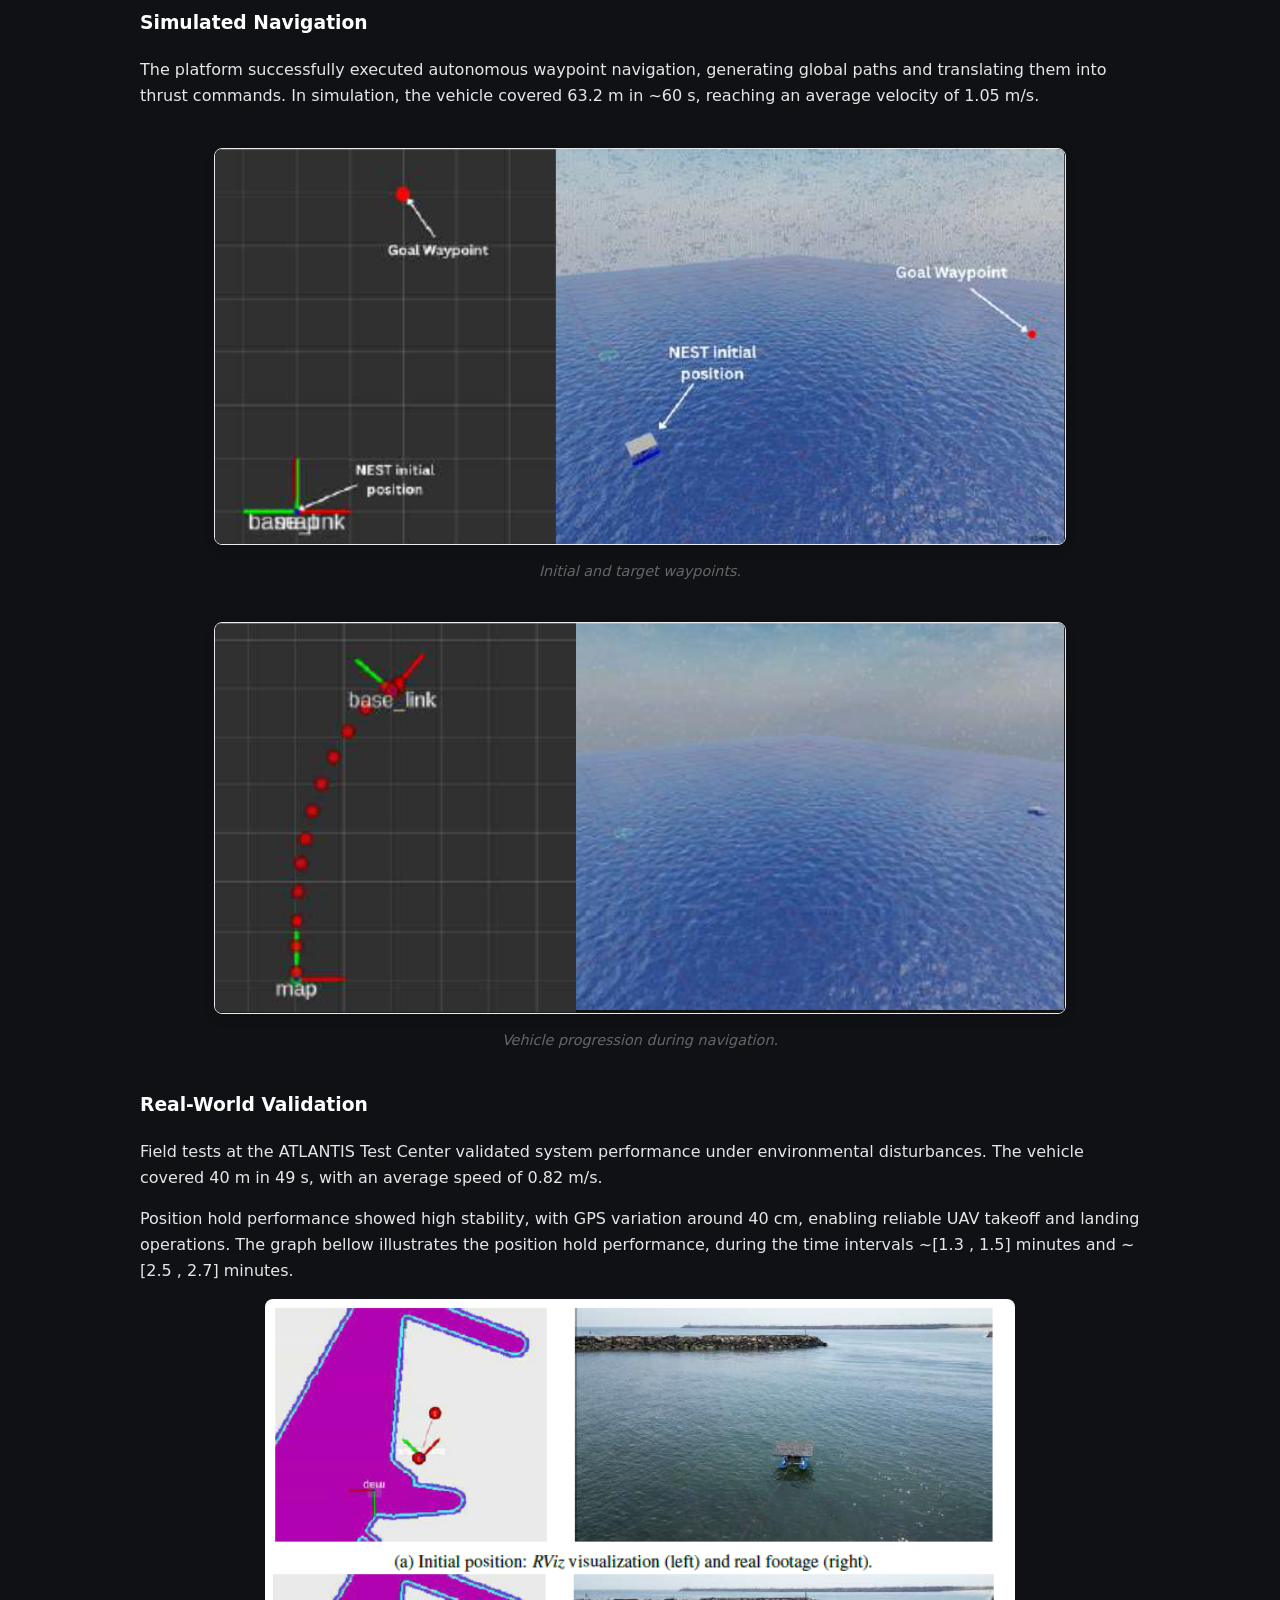
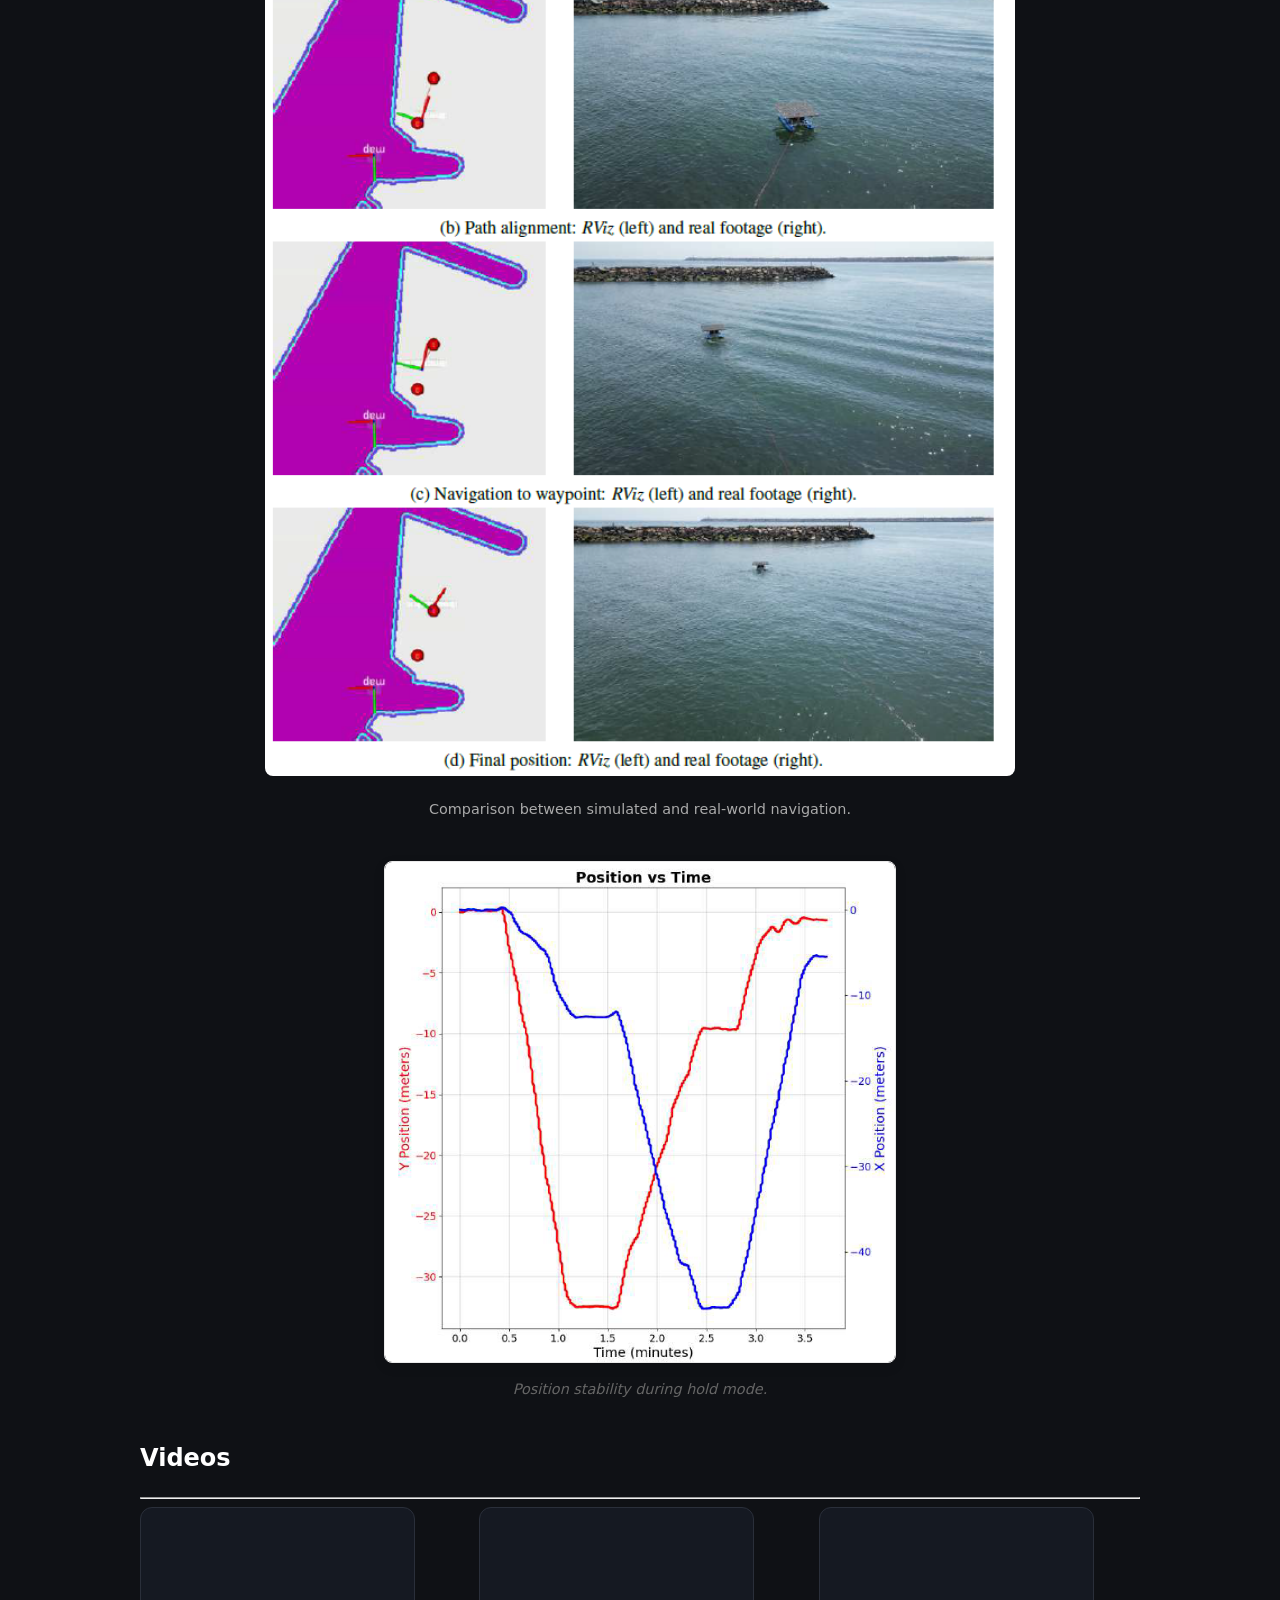
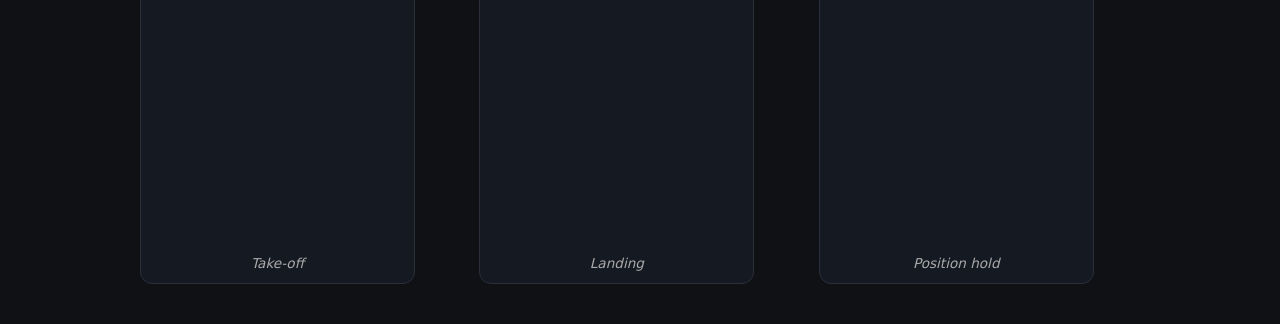
==== commit a6497c45: "added videos and results stuff" ====
--- a/pages/nest_usv.html
+++ b/pages/nest_usv.html
@@ -19,9 +19,28 @@
     <a href="../index.html">Back to Portfolio</a>
 </nav>
 
+<nav class="section-index">
+    <a href="#overview">Overview</a>
+    <a href="#specifications">Specs</a>
+    <a href="#hardware-architecture">Hardware</a>
+    <a href="#software-navigation">Software</a>
+    <a href="#nest-usv-results">Results</a>
+    <a href="#videos">Videos</a>
+</nav>
+
+<figure class="video-container">
+    <video autoplay muted loop playsinline>
+        <source src="../assets/videos/separador_edited.mp4" type="video/mp4">
+        Your browser does not support the video tag.
+    </video>
+    <figcaption>NEST USV</figcaption>
+</figure>
+
 <main class="container">
     <section id="overview">
+
         <h2>Project Overview</h2>
+        <hr>
         <p>The NEST (Non-stationary Emersed Structure for Takeoff-landing) is a novel catamaran-style Unmanned Surface Vehicle (USV) custom-engineered to serve as a mobile launch and recovery platform for Unmanned Aerial Vehicles (UAVs). Designed to operate autonomously in maritime environments, it acts as a floating base station that provides essential transportation, power, and communication infrastructure to support extended aerial operations.</p>
         <p>Built with a highly stable dual-hull configuration, the NEST USV features an integrated 2x2 meter landing pad capable of supporting precise UAV landings even under challenging aquatic conditions. Its holonomic vectorial drive system enables advanced maneuverability and active position-holding, which are critical for executing safe and reliable UAV deployment and retrieval procedures at sea.</p>
         
@@ -33,6 +52,7 @@
 
     <section id="specifications">
         <h2>Technical Specifications</h2>
+        <hr>
         <table>
             <thead>
                 <tr>
@@ -79,6 +99,7 @@
 
     <section id="hardware-architecture">
         <h2>Hardware Architecture</h2>
+        <hr>
         <p>The NEST USV utilizes a modular design, distinctly separating the power and electronic subsystems.</p>
         <ul>
             <li><strong>Power Module:</strong> Housed in an IP67-rated Peli Air case, it includes a 24V battery, a power switch, a fuse for over-current protection, and a charging port.</li>
@@ -94,6 +115,7 @@
 
     <section id="software-navigation">
         <h2>Software Architecture & Autonomous Navigation</h2>
+        <hr>
         <p>The navigation architecture is built around the ROS2 nav2 framework to autonomously manage task allocation, waypoint routing, and obstacle avoidance.</p>
         
         <figure>
@@ -110,29 +132,115 @@
         </ul>
     </section>
 
-    <!-- <section id="results">
-        <h2>Experimental Results & Field Testing</h2>
-        <p>To rigorously validate the NEST platform prior to real-world deployment, a series of physics-based simulations were conducted, followed by near-real field tests at the ATLANTIS Test Center in Viana do Castelo[cite: 750, 957].</p>
-        
-        <h3>Simulation & Kinematic Validation</h3>
-        <p>The initial validation utilized the Gazebo simulator, enhanced with an ocean plugin to accurately model buoyancy and physical maritime interactions[cite: 751]. A Software-In-The-Loop (SITL) approach was employed, allowing virtual sensor data to be processed directly by the ArduSub autopilot firmware[cite: 762]. This ensured the hardware-software interface was realistically simulated without simplified abstractions[cite: 763]. During autonomous waypoint navigation tests with an empty costmap to a goal at (20, 60) meters, the NEST traveled 63.2 meters in approximately 60 seconds[cite: 774, 776, 805]. This resulted in an average linear velocity of 1.05 m/s, demonstrating smooth trajectory tracking and consistent performance under ideal conditions[cite: 805].</p>
-
-        <h3>Real-World Navigation & Environmental Compensation</h3>
-        <p>Physical field tests were executed to assess the mechanical integrity, kinematic configuration, and low-level thruster control[cite: 958]. During a real-world waypoint navigation test, the NEST covered a distance of approximately 40 meters in 49 seconds[cite: 966]. This yielded an average velocity of 0.82 m/s[cite: 966]. The suboptimal speed, compared to the simulation, demonstrated the low-level controller's active compensation for external environmental factors such as water currents and wind while successfully maintaining the planned trajectory[cite: 966].</p>
-
-        <figure>
-            <img src="images/figure4_19_field_navigation.jpg" alt="Side-by-side comparison of RViz simulation and real-world drone footage of the NEST USV navigating">
-            <figcaption>Waypoint navigation progression: comparison between RViz simulation planning and real-world field execution[cite: 981].</figcaption>
-        </figure>
-
-        <h3>Position-Hold Performance</h3>
-        <p>The system's viability relies heavily on the USV's ability to provide a stable platform for UAV takeoff and landing[cite: 1071]. During the full mission execution pipeline, the NEST automatically entered its holonomic position hold mode upon reaching designated waypoints[cite: 990]. Post-analysis of the GPS telemetry data revealed that the latitude and longitude positional drift was exceptionally low, constrained to approximately 40 centimeters[cite: 995, 999]. This sub-meter precision confirms the vehicle's capability to safely support precise aerial operations at sea[cite: 999].</p>
-
-        <figure>
-            <img src="images/figure4_22_gps_trajectory.jpg" alt="Heatmap graph showing the GPS trajectory of the NEST USV">
-            <figcaption>Evolution of the NEST position over time in GPS coordinates, demonstrating stable pathing and sub-meter precision during position-hold operations[cite: 1037].</figcaption>
-        </figure>
-    </section> -->
+    <section id="nest-usv-results" class="portfolio-section">
+        <div class="content-container">
+
+            <h2>Results</h2>
+            <hr>
+            <!-- ================= SITL ================= -->
+            <div class="subsection">
+                <h3>SITL Simulation</h3>
+                <p>
+                    The system was validated in Gazebo using a Software-In-The-Loop (SITL) setup, 
+                    where simulated sensors interfaced directly with the ArduSub autopilot. 
+                    An ocean dynamics plugin was integrated to model buoyancy and vehicle interaction 
+                    with the environment. Frame transformations were verified in RViz to support localization debugging.
+                </p>
+
+                <div class="image-gallery">
+                    <figure>
+                        <img src="../assets/images/nest_model.png" alt="NEST USV in Gazebo">
+                        <figcaption>NEST USV model in Gazebo.</figcaption>
+                    </figure>
+                    <figure>
+                        <img src="../assets/images/rviz_tf.png" alt="RViz frames visualization">
+                        <figcaption>RViz visualization of map and base_link frames.</figcaption>
+                    </figure>
+                </div>
+            </div>
+
+            <!-- ================= SIM NAV ================= -->
+            <div class="subsection">
+                <h3>Simulated Navigation</h3>
+                <p>
+                    The platform successfully executed autonomous waypoint navigation, generating global paths 
+                    and translating them into thrust commands. In simulation, the vehicle covered 63.2 m in ~60 s, 
+                    reaching an average velocity of 1.05 m/s.
+                </p>
+
+                <div class="image-gallery">
+                    <figure>
+                        <img src="../assets/images/sim1.png" alt="Computed path">
+                        <figcaption>Initial and target waypoints.</figcaption>
+                    </figure>
+                    <figure>
+                        <img src="../assets/images/sim2.png" alt="Navigation evolution">
+                        <figcaption>Vehicle progression during navigation.</figcaption>
+                    </figure>
+                </div>
+            </div>
+
+            <!-- ================= REAL WORLD ================= -->
+            <div class="subsection">
+                <h3>Real-World Validation</h3>
+                <p>
+                    Field tests at the ATLANTIS Test Center validated system performance under environmental disturbances. 
+                    The vehicle covered 40 m in 49 s, with an average speed of 0.82 m/s.
+                </p>
+
+                <p>
+                    Position hold performance showed high stability, with GPS variation around 40 cm, 
+                    enabling reliable UAV takeoff and landing operations. The graph bellow illustrates the position hold performance, during the time intervals ~[1.3 , 1.5] minutes and ~[2.5 , 2.7] minutes.
+                </p>
+
+                <div class="image-gallery">
+                    <div style="text-align: center;">
+                        <img src="../assets/images/real_viana.png"
+                            alt="Real vs simulation"
+                            style="width: 75%; border-radius: 8px;">
+                        <p style="font-size: 0.9rem; color: #aaa;">
+                            Comparison between simulated and real-world navigation.
+                        </p>
+                    </div>
+                    <figure>
+                        <img src="../assets/images/poshold.png" alt="Position stability">
+                        <figcaption>Position stability during hold mode.</figcaption>
+                    </figure>
+                </div>
+            </div>
+
+        </div>
+    </section>
+
+    <section class="video-section" id="videos">
+        <h2>Videos</h2>
+        <hr>
+
+        <div class="video-grid">
+
+            <figure class="video-card">
+                <video autoplay muted loop playsinline>
+                    <source src="../assets/videos/takeoff_edited.mp4" type="video/mp4">
+                </video>
+                <figcaption>Take-off</figcaption>
+            </figure>
+
+            <figure class="video-card">
+                <video autoplay muted loop playsinline>
+                    <source src="../assets/videos/landing_edited.mp4" type="video/mp4">
+                </video>
+                <figcaption>Landing</figcaption>
+            </figure>
+
+            <figure class="video-card">
+                <video autoplay muted loop playsinline>
+                    <source src="../assets/videos/poshold_edited.mp4" type="video/mp4">
+                </video>
+                <figcaption>Position hold</figcaption>
+            </figure>
+
+        </div>
+    </section>
 </main>
 
 </body>
--- a/style.css
+++ b/style.css
@@ -245,4 +245,179 @@
 /* Second column */
 tbody td:last-child {
     color: #e0e0e0;
+}
+
+.section-index {
+    display: flex;
+    justify-content: center;
+    gap: 14px;
+
+    margin: 10px 0 25px 0;
+    padding: 8px 12px;
+
+    background: rgba(20, 22, 28, 0.35);
+    border: 1px solid rgba(255, 255, 255, 0.05);
+    border-radius: 12px;
+
+    backdrop-filter: blur(8px);
+}
+
+.section-index a {
+    font-size: 0.85em;
+    color: #cfd6ff;
+    text-decoration: none;
+
+    padding: 5px 10px;
+    border-radius: 8px;
+
+    transition: 0.2s ease;
+}
+
+.section-index a:hover {
+    background: rgba(122, 162, 255, 0.15);
+    color: #fff;
+}
+
+.video-container {
+    display: flex;
+    flex-direction: column;
+    align-items: center;
+    justify-content: center;
+
+    margin: 25px auto;
+    text-align: center;
+}
+
+.video-container video {
+    width: 100%;
+    max-width: 800px;   /* adjust if you want bigger */
+    border-radius: 10px;
+}
+
+.video-section {
+    margin-top: 40px;
+}
+
+.video-section h2 {
+    margin-bottom: 15px;
+}
+
+/* GRID */
+.video-grid {
+    display: grid;
+    grid-template-columns: repeat(3, minmax(220px, 1fr));
+    gap: 18px;
+
+    max-width: 1100px;
+    margin: 0 auto;   /* THIS centers the whole block */
+}
+
+/* CARD */
+.video-card {
+    margin: 0;
+    overflow: hidden;
+    border-radius: 12px;
+    background: #151922;
+    border: 1px solid #2a2f3a;
+
+    display: flex;
+    flex-direction: column;
+}
+
+/* VIDEO */
+.video-card video {
+    width: 100%;
+    height: 320px;     /* bigger than before */
+    object-fit: cover;
+
+    display: block;
+}
+
+/* CAPTION */
+.video-card figcaption {
+    padding: 10px;
+    font-size: 0.85rem;
+    color: #aaa;
+    text-align: center;
+}
+
+/* RESPONSIVE */
+@media (max-width: 900px) {
+    .video-grid {
+        grid-template-columns: 1fr;
+    }
+
+    .video-card video {
+        height: 220px;
+    }
+}
+
+.video-section {
+    margin-top: 40px;
+}
+
+.video-section h2 {
+    margin-bottom: 20px;
+}
+
+/* --- Row of 2 videos --- */
+.video-row {
+    display: flex;
+    gap: 20px;
+    justify-content: center;
+    flex-wrap: wrap;
+    margin-bottom: 30px;
+}
+
+.video-row video {
+    width: 48%;
+    max-width: none;
+    border-radius: 12px;
+    border: 1px solid #2a2f3a;
+    object-fit: cover;
+}
+
+/* --- Stack (sync videos) --- */
+.video-stack {
+    display: flex;
+    flex-direction: column;
+    align-items: center;
+    gap: 15px;
+}
+
+.video-stack video {
+    width: 100%;
+    max-width: 900px;
+    border-radius: 12px;
+    border: 1px solid #2a2f3a;
+    object-fit: cover;
+}
+
+.video-section {
+    margin-top: 40px;
+}
+
+.video-block {
+    margin-bottom: 35px;
+    text-align: center;
+}
+
+/* BIG VIDEOS */
+.video-block video {
+    width: 95%;
+    max-width: 900px;
+    border-radius: 12px;
+    border: 1px solid #2a2f3a;
+    object-fit: cover;
+}
+
+/* CAPTION */
+.video-caption {
+    margin-top: 10px;
+    font-size: 0.95rem;
+    color: #aaa;
+    max-width: 800px;
+    margin-left: auto;
+    margin-right: auto;
+    line-height: 1.4;
 }
